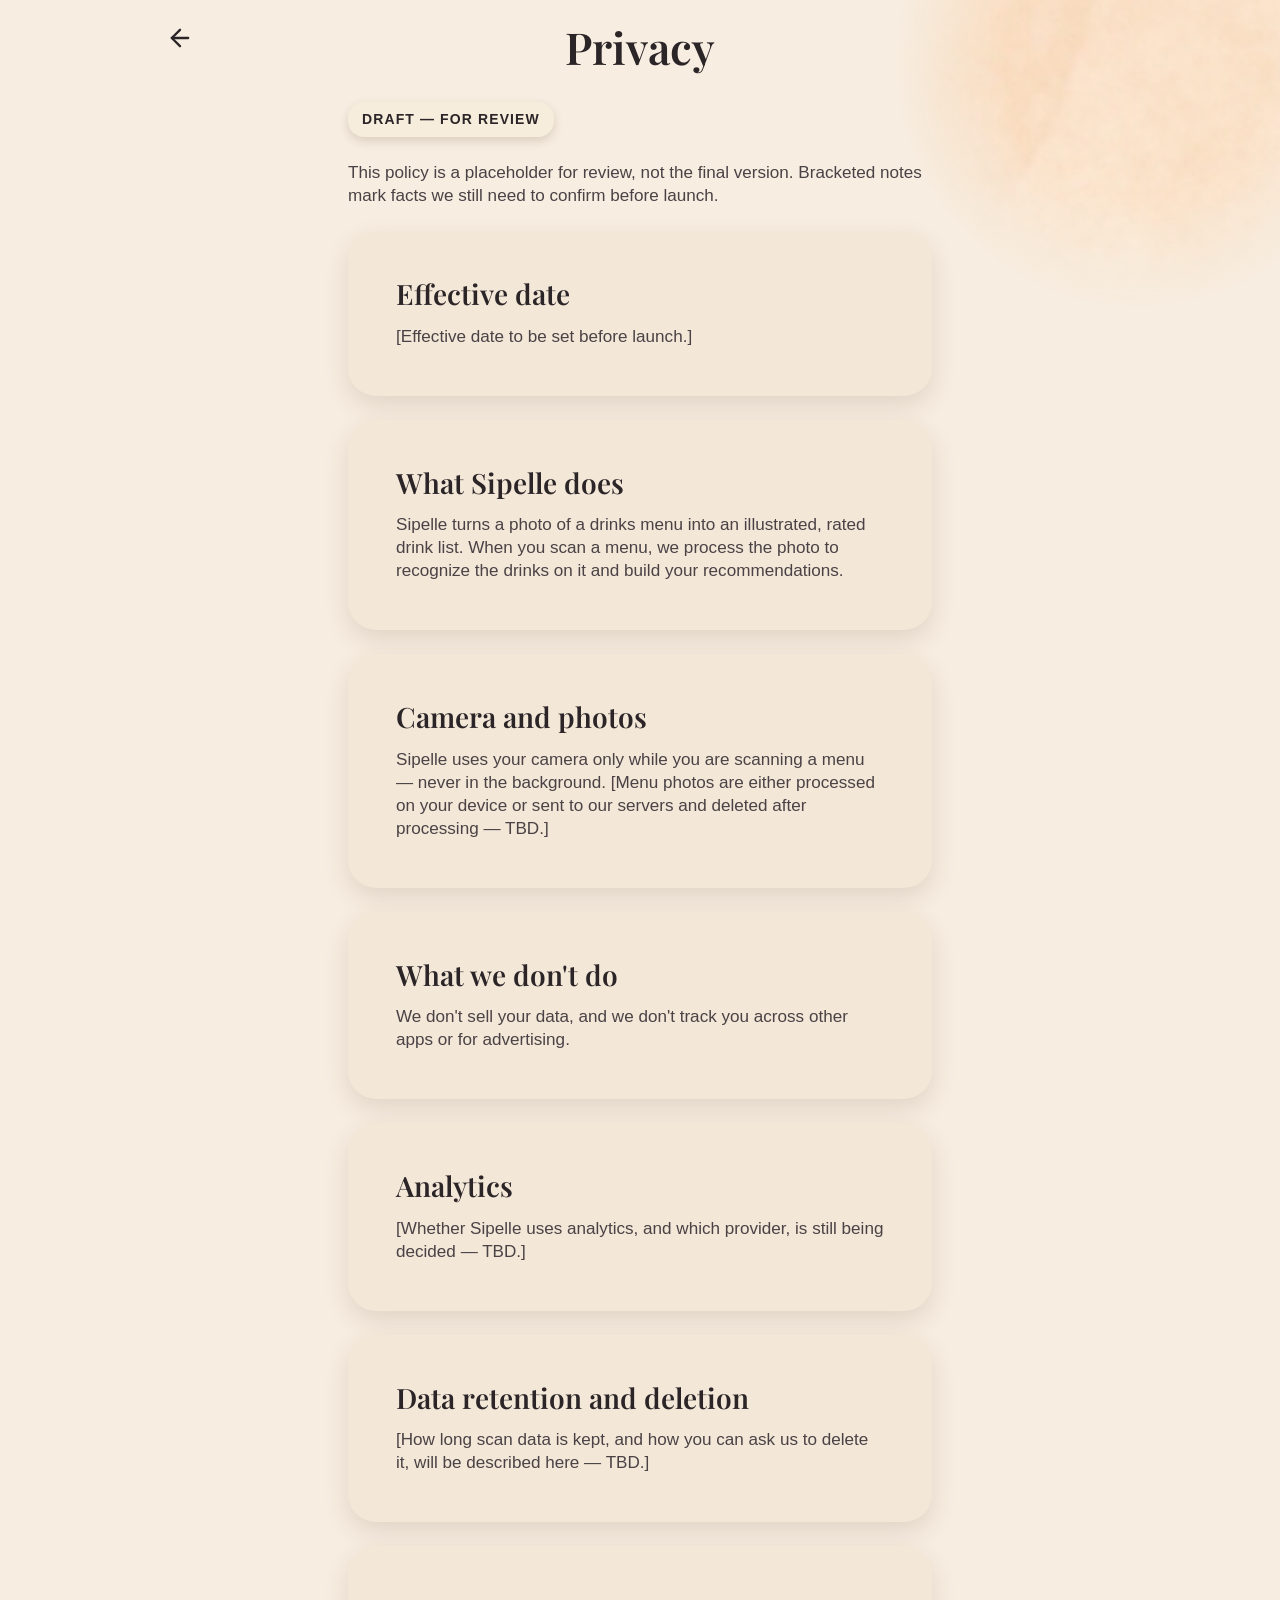
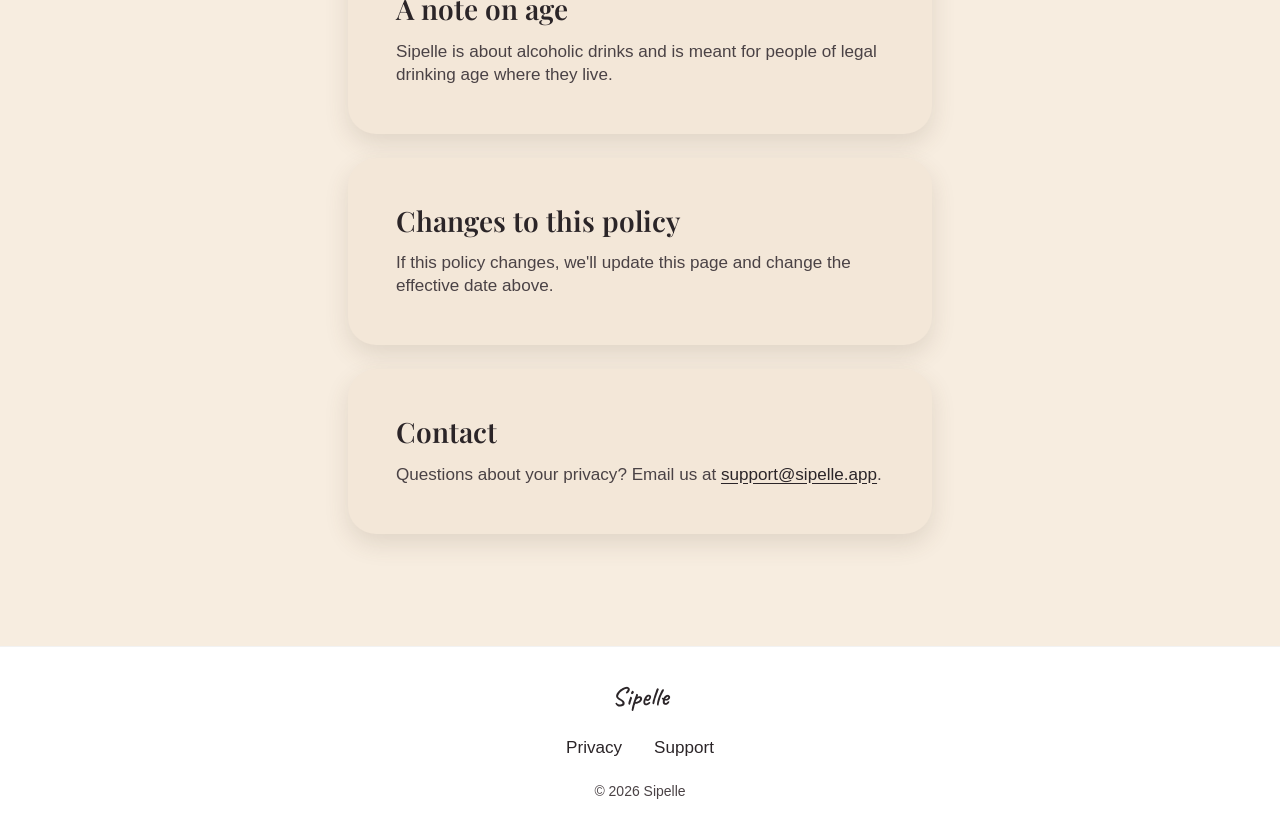
==== privacy.html @ 36bbdec9 "sipelle website" ====
<!DOCTYPE html>
<html lang="en">
<head>
  <meta charset="utf-8">
  <meta name="viewport" content="width=device-width, initial-scale=1">
  <title>Privacy — Sipelle</title>
  <meta name="description" content="How Sipelle handles menu photos, camera access, and your data — a draft privacy policy for the Sipelle drinks-menu app.">
  <meta name="theme-color" content="#FBE7E6"><!-- = --wash-splash; meta can't consume CSS vars -->

  <link rel="preconnect" href="https://fonts.googleapis.com">
  <link rel="preconnect" href="https://fonts.gstatic.com" crossorigin>
  <link rel="stylesheet" href="/design-system/styles.css">
  <link rel="stylesheet" href="/site.css">

  <link rel="icon" type="image/png" href="/favicon.png">
  <link rel="apple-touch-icon" href="/apple-touch-icon.png">
</head>
<body>

  <!-- Sub-page shell: clips the feathered wash-accent bleed (no h-scroll). Cream base comes from <body>. -->
  <div class="subpage">
    <div class="wash-accent wash-accent--results wash-accent--tr" aria-hidden="true"></div>
    <div class="content">

      <header class="page-header">
        <a class="back-link pressable" href="/" aria-label="Back to home">
          <svg viewBox="0 0 24 24" aria-hidden="true" focusable="false"><path d="m12 19-7-7 7-7"/><path d="M19 12H5"/></svg>
        </a>
        <h1>Privacy</h1>
      </header>

      <main class="prose">
        <p class="draft-note" role="note">Draft — for review</p>
        <p class="prose-lead">This policy is a placeholder for review, not the final version. Bracketed notes mark facts we still need to confirm before launch.</p>

        <article class="prose-card">
          <h2>Effective date</h2>
          <p>[Effective date to be set before launch.]</p>
        </article>

        <article class="prose-card">
          <h2>What Sipelle does</h2>
          <p>Sipelle turns a photo of a drinks menu into an illustrated, rated drink list. When you scan a menu, we process the photo to recognize the drinks on it and build your recommendations.</p>
        </article>

        <article class="prose-card">
          <h2>Camera and photos</h2>
          <p>Sipelle uses your camera only while you are scanning a menu — never in the background. [Menu photos are either processed on your device or sent to our servers and deleted after processing — TBD.]</p>
        </article>

        <article class="prose-card">
          <h2>What we don't do</h2>
          <p>We don't sell your data, and we don't track you across other apps or for advertising.</p>
        </article>

        <article class="prose-card">
          <h2>Analytics</h2>
          <p>[Whether Sipelle uses analytics, and which provider, is still being decided — TBD.]</p>
        </article>

        <article class="prose-card">
          <h2>Data retention and deletion</h2>
          <p>[How long scan data is kept, and how you can ask us to delete it, will be described here — TBD.]</p>
        </article>

        <article class="prose-card">
          <h2>A note on age</h2>
          <p>Sipelle is about alcoholic drinks and is meant for people of legal drinking age where they live.</p>
        </article>

        <article class="prose-card">
          <h2>Changes to this policy</h2>
          <p>If this policy changes, we'll update this page and change the effective date above.</p>
        </article>

        <article class="prose-card">
          <h2>Contact</h2>
          <p>Questions about your privacy? Email us at <a class="pressable" href="mailto:support@sipelle.app">support@sipelle.app</a>.</p>
        </article>
      </main>

    </div>
  </div>

  <footer class="site-footer">
    <span class="site-footer__brand">Sipelle</span>
    <nav aria-label="Footer">
      <a class="pressable" href="/privacy.html">Privacy</a>
      <a class="pressable" href="/support.html">Support</a>
    </nav>
    <p class="site-footer__copy">© 2026 Sipelle</p>
  </footer>

</body>
</html>
---- design-system/styles.css ----
@import "tokens/colors.css";
@import "tokens/typography.css";
@import "tokens/spacing.css";
@import "tokens/effects.css";
---- site.css ----
/* ===========================================================================
   Sipelle — site.css
   Site layer. WEB-NOTES §5 defers breakpoints + fluid type to the site — this
   file is their sanctioned home. Raw `--text-*` tokens are consumed ONLY inside
   the `:root` remap block below; markup uses `--fs-*` exclusively.

   Load order (per page): /design-system/styles.css  THEN  /site.css.
   All color / radius / shadow / spacing come from design-system tokens via
   var(). The only raw literals in this file are `#000` inside mask-image
   feathers and the one cited footer hairline `rgba(0,0,0,0.05)`.
   =========================================================================== */

/* ---------------------------------------------------------------------------
   Fluid type remap + site layout scale.
   The 768px @2x phone tokens are remapped to desktop with clamp(): min anchors
   ≈ @1x per-screen values (reference/README.md), max reached ~1200px, middle
   term uses rem + vw so browser zoom still scales type. Each formula is
   live-linked to its source --text-* token (the only place they may appear).
   --------------------------------------------------------------------------- */
:root {
  --fs-wordmark:   clamp(calc(var(--text-splash-wordmark) * 0.625), 0.82rem + 6.91vw, calc(var(--text-splash-wordmark) * 1.5));      /* 40 → 96 */
  --fs-title:      clamp(calc(var(--text-screen-title) * 0.68),     1.45rem + 1.75vw, var(--text-screen-title));                     /* 30 → 44 */
  --fs-title-sm:   clamp(calc(var(--text-drink-name) * 0.6875),     1.19rem + 0.74vw, calc(var(--text-drink-name) * 0.875));         /* 22 → 28 */
  --fs-hand-xl:    clamp(calc(var(--text-greeting) * 0.5),          1.53rem + 2.96vw, calc(var(--text-greeting) * 0.8333));          /* 36 → 60 */
  --fs-hand:       clamp(calc(var(--text-label) * 0.8333),          1.07rem + 0.74vw, calc(var(--text-label) * 1.0833));             /* 20 → 26 */
  --fs-drink-name: clamp(calc(var(--text-drink-name) * 0.65625),    1.16rem + 0.62vw, calc(var(--text-drink-name) * 0.8125));        /* 21 → 26 */
  --fs-price:      clamp(calc(var(--text-price) * 0.6154),          0.94rem + 0.25vw, calc(var(--text-price) * 0.6923));             /* 16 → 18 */
  --fs-body:       clamp(calc(var(--text-body-size) * 0.82),        0.93rem + 0.19vw, calc(var(--text-body-size) * 0.9));            /* 15.6 → 17.1 (min raised above app 13.5 @1x for web legibility) */
  --fs-small:      clamp(calc(var(--text-body-size) * 0.6842),      0.78rem + 0.12vw, calc(var(--text-body-size) * 0.7368));         /* 13 → 14 */
  --fs-stars:      clamp(16px, 0.88rem + 0.49vw, 20px);                                                                             /* 16 → 20 — no type token; reference/README.md fixes @1x stars at 16px */

  /* Site-layer layout values (new; sanctioned by WEB-NOTES §5). */
  --content-max: 1060px;
  --prose-max: 680px;
  --page-pad: clamp(var(--screen-gutter), 4vw, 48px);
  --section-pad-y: clamp(var(--space-7), 9vw, 112px);
}

/* ---------------------------------------------------------------------------
   Base
   --------------------------------------------------------------------------- */
*, *::before, *::after { box-sizing: border-box; }

html { -webkit-text-size-adjust: 100%; background: var(--wash-cream); }

body {
  margin: 0;
  font-family: var(--font-body);
  font-size: var(--fs-body);
  line-height: var(--leading-body);
  color: var(--ink);
  background: var(--wash-cream);   /* app base (--bg-app); landing sections paint over it, subpages sit on it */
  -webkit-font-smoothing: antialiased;
  text-rendering: optimizeLegibility;
}

img { max-width: 100%; height: auto; display: block; }

a { color: inherit; text-decoration: none; }

h1, h2, h3, p, ol, ul, figure, blockquote { margin: 0; }

:focus-visible { outline: 2px solid var(--ink); outline-offset: 3px; }

.sr-only {
  position: absolute; width: 1px; height: 1px;
  padding: 0; margin: -1px; overflow: hidden;
  clip: rect(0, 0, 0, 0); white-space: nowrap; border: 0;
}

/* ---------------------------------------------------------------------------
   Section shells + decorative accents
   Backgrounds are flat token washes; wash-PNG swatches and corner flourishes
   are absolutely-positioned accents feathered with mask-image (the only place
   a gradient may appear). Content sits above on z-index 1.
   --------------------------------------------------------------------------- */
.section {
  position: relative;
  overflow: hidden;
  padding: var(--section-pad-y) var(--page-pad);
}
.section--splash { background: var(--wash-splash); }
.section--cream  { background: var(--wash-cream); }
.section--mint   { background: var(--wash-mint); }

.content {
  position: relative;
  z-index: 1;
  max-width: var(--content-max);
  margin-inline: auto;
}

/* Painted wash swatches, feathered to a soft blob so no rectangle edge shows. */
.wash-accent {
  position: absolute;
  z-index: 0;
  pointer-events: none;
  width: clamp(280px, 38vw, 540px);
  aspect-ratio: 1;
  background-position: center;
  background-size: cover;
  background-repeat: no-repeat;
  -webkit-mask-image: radial-gradient(closest-side, #000 55%, transparent 100%);
          mask-image: radial-gradient(closest-side, #000 55%, transparent 100%);
}
.wash-accent--home    { background-image: url("/design-system/assets/bg-home-wash.png"); }
.wash-accent--results { background-image: url("/design-system/assets/bg-results-wash.png"); }
.wash-accent--tl { top: -8%;  left: -8%; }
.wash-accent--tr { top: -8%;  right: -8%; }
.wash-accent--bl { bottom: -8%; left: -8%; }
.wash-accent--br { bottom: -8%; right: -8%; }

/* Splash corner flourishes. Corner-anchored mask feather keeps the painted
   streak solid at the outer corner and dissolves the pale inner edge into the
   wash — robust against any tiny PNG/wash colour drift. */
.flourish {
  position: absolute;
  z-index: 0;
  pointer-events: none;
  width: clamp(180px, 24vw, 340px);
  height: auto;
}
.flourish--tl {
  top: 0; left: 0;
  -webkit-mask-image: radial-gradient(140% 140% at 0% 0%, #000 52%, transparent 100%);
          mask-image: radial-gradient(140% 140% at 0% 0%, #000 52%, transparent 100%);
}
.flourish--br {
  bottom: 0; right: 0;
  -webkit-mask-image: radial-gradient(140% 140% at 100% 100%, #000 52%, transparent 100%);
          mask-image: radial-gradient(140% 140% at 100% 100%, #000 52%, transparent 100%);
}
.flourish--sm { width: clamp(140px, 18vw, 260px); }

/* Desktop-only floating cocktail (mint section). hero-cocktail.png carries a
   mint/powder wash slice that tone-matches --wash-mint; the mask feather hides
   its left-edge crop artifacts and the rectangle. */
.float-cocktail {
  display: none;
  position: absolute;
  z-index: 0;
  pointer-events: none;
  top: 50%;
  right: -3%;
  transform: translateY(-50%);
  width: clamp(300px, 32vw, 460px);
  height: auto;
  /* Glass emerges from the right (which bleeds off-screen); the left third of
     hero-cocktail.png — its powder wash slice + white crop artifacts — is faded
     out entirely, and the top/bottom soften into --wash-mint. */
  -webkit-mask-image:
    linear-gradient(to right, transparent 0, #000 48%, #000 100%),
    linear-gradient(to bottom, transparent 0, #000 12%, #000 88%, transparent 100%);
  -webkit-mask-composite: source-in;
          mask-image:
    linear-gradient(to right, transparent 0, #000 48%, #000 100%),
    linear-gradient(to bottom, transparent 0, #000 12%, #000 88%, transparent 100%);
          mask-composite: intersect;
}

/* ---------------------------------------------------------------------------
   Type helpers + section headings
   --------------------------------------------------------------------------- */
.wordmark {
  font-family: var(--font-serif);
  font-weight: 600;
  font-size: var(--fs-wordmark);
  line-height: 1;
  text-transform: lowercase;
  letter-spacing: -0.005em;
  color: var(--ink);
  text-wrap: balance;
}

.hand {
  font-family: var(--font-hand);
  font-weight: 600;
  font-size: var(--fs-hand);
  line-height: 1.15;
  color: var(--ink);
}
.hand-xl { font-size: var(--fs-hand-xl); line-height: 1.05; }

.section-head {
  display: flex;
  flex-direction: column;
  align-items: center;
  gap: var(--space-3);
  max-width: 44ch;
  margin: 0 auto var(--space-7);
  text-align: center;
}
.section-title {
  font-family: var(--font-serif);
  font-weight: 600;
  font-size: var(--fs-title);
  line-height: var(--leading-tight);
  color: var(--ink);
  text-wrap: balance;
}
.section-intro {
  font-size: var(--fs-body);
  line-height: var(--leading-body);
  color: var(--text-body);
  max-width: 46ch;
}

/* ---------------------------------------------------------------------------
   Hero
   --------------------------------------------------------------------------- */
.hero .content {
  display: flex;
  flex-direction: column;
  align-items: center;
  text-align: center;
  gap: var(--space-4);
}
.hero__glass {
  width: clamp(190px, 22vw, 280px);
  /* splash-spritz-glass.png ships a flat #FEEEEE slice ≠ --wash-splash (#FBE7E6);
     feather the edges so no rectangle shows. Horizontal fade is wide (glass is
     centred with margin); vertical fade is slim so the garnish/base stay intact. */
  -webkit-mask-image:
    linear-gradient(to right, transparent 0, #000 13%, #000 87%, transparent 100%),
    linear-gradient(to bottom, transparent 0, #000 6%, #000 94%, transparent 100%);
  -webkit-mask-composite: source-in;
          mask-image:
    linear-gradient(to right, transparent 0, #000 13%, #000 87%, transparent 100%),
    linear-gradient(to bottom, transparent 0, #000 6%, #000 94%, transparent 100%);
          mask-composite: intersect;
}
.hero__pitch {
  max-width: 52ch;
  font-size: var(--fs-body);
  line-height: var(--leading-body);
  color: var(--text-body);
}

/* ---------------------------------------------------------------------------
   Pills (PricePill language) — non-interactive spans, no cursor / no press.
   --------------------------------------------------------------------------- */
.pill {
  display: inline-block;
  background: var(--surface-pill);
  box-shadow: var(--shadow-pill);
  border-radius: var(--radius-pill);
  padding: 8px 14px;                 /* cited: spec-sheet.html PricePill */
  font-family: var(--font-body);
  font-weight: 700;
  font-size: var(--fs-price);
  line-height: 1.1;
  color: var(--ink);
  white-space: nowrap;
}
.pill-row {
  display: flex;
  flex-wrap: wrap;
  align-items: center;
  justify-content: center;
  gap: var(--space-3);
  margin-top: var(--space-2);
}
.pill-row .hand { margin-right: var(--space-1); }

/* ---------------------------------------------------------------------------
   Tiles (white mats)
   --------------------------------------------------------------------------- */
.tile {
  background: var(--surface-tile);
  border-radius: var(--radius-tile);
  box-shadow: var(--shadow-tile);
}
.tile--round {
  border-radius: var(--radius-full);
  width: clamp(160px, 22vw, 210px);
  aspect-ratio: 1;
  display: grid;
  place-items: center;
  padding: var(--space-4);
}
.tile--round img { width: 82%; height: 82%; object-fit: contain; }

/* ---------------------------------------------------------------------------
   Steps ("How it works") — <ol>, 1 col → 3 col at 720px
   --------------------------------------------------------------------------- */
.steps {
  list-style: none;
  padding: 0;
  display: grid;
  grid-template-columns: 1fr;
  gap: var(--space-7);
  max-width: 880px;
  margin-inline: auto;
}
.step {
  display: flex;
  flex-direction: column;
  align-items: center;
  text-align: center;
  gap: var(--space-3);
}
.step h3 {
  font-family: var(--font-hand);
  font-weight: 600;
  font-size: var(--fs-title-sm);
  line-height: 1.1;
  color: var(--ink);
}
.step p {
  font-size: var(--fs-body);
  line-height: var(--leading-body);
  color: var(--text-body);
  max-width: 26ch;
}

/* ---------------------------------------------------------------------------
   Category chips — flex-basis forces exactly 3 per row → 5 items break 3 + 2
   like the real home screen. Painted PNG chips + CSS circle chips share sizing.
   --------------------------------------------------------------------------- */
.chip-row {
  --chip-gap: clamp(12px, 2vw, 22px);
  list-style: none;
  padding: 0;
  margin: 0 auto;
  max-width: 500px;
  display: flex;
  flex-wrap: wrap;
  justify-content: center;
  gap: var(--space-6) var(--chip-gap);
}
.chip {
  flex: 0 0 calc((100% - 2 * var(--chip-gap)) / 3);
  display: flex;
  flex-direction: column;
  align-items: center;
  gap: var(--space-3);
  text-align: center;
}
.chip__art {
  width: 100%;
  aspect-ratio: 1;
  border-radius: var(--radius-full);
  box-shadow: 0 0 0 6px var(--surface-tile), var(--shadow-tile);
}
img.chip__art { object-fit: cover; }
.chip--css .chip__art {
  display: grid;
  place-items: center;
}
.chip--cocktails .chip__art { background: var(--wash-powder); }
.chip--wine .chip__art { background: var(--wash-blush); }
.chip__art svg {
  width: 44%;
  height: 44%;
  fill: none;
  stroke: var(--ink);
  stroke-width: 2;
  stroke-linecap: round;
  stroke-linejoin: round;
}
.chip__label {
  font-family: var(--font-hand);
  font-weight: 600;
  font-size: var(--fs-hand);
  line-height: 1.1;
  color: var(--ink);
}

/* ---------------------------------------------------------------------------
   Stars — glyph technique ported from StarRating.jsx. Half = ☆ base with a
   50%-clipped ★ overlay. Wrapper is role="img"; glyphs are aria-hidden.
   --------------------------------------------------------------------------- */
.stars {
  display: inline-flex;
  gap: 3px;                          /* cited: StarRating letter spacing */
  font-size: var(--fs-stars);
  line-height: 1;
  color: var(--ink);
}
.star-half { position: relative; display: inline-block; }
.star-half__fill {
  position: absolute;
  inset: 0;
  width: 50%;
  overflow: hidden;
}

/* ---------------------------------------------------------------------------
   Drink cards — exact spec-sheet.html pattern. Static (no press).
   --------------------------------------------------------------------------- */
.cards {
  list-style: none;
  padding: 0;
  display: flex;
  flex-direction: column;
  gap: var(--card-gap);
}
.drink-card {
  display: flex;
  gap: var(--space-4);
  align-items: flex-start;
  background: var(--surface-card);
  box-shadow: var(--shadow-card);
  border-radius: var(--radius-card);
  padding: var(--card-padding);
}
.drink-card__thumb {
  flex-shrink: 0;
  width: clamp(104px, 12vw, 126px);  /* cited: reference thumbnail 104 → spec-sheet 126 */
  aspect-ratio: 120 / 126;
  object-fit: cover;
  background: var(--surface-tile);
  border-radius: var(--radius-tile);
  box-shadow: var(--shadow-tile);
}
.drink-card__body {
  flex: 1;
  display: flex;
  flex-direction: column;
  gap: 6px;
  padding-top: 4px;
  min-width: 0;
}
.drink-card__head {
  display: flex;
  align-items: flex-start;
  gap: var(--space-3);
}
.drink-card__name {
  flex: 1;
  font-family: var(--font-serif);
  font-weight: 600;
  font-size: var(--fs-drink-name);
  line-height: var(--leading-tight);
  color: var(--ink);
}
.drink-card__desc {
  font-size: var(--fs-body);
  line-height: var(--leading-body);
  color: var(--text-body);
}

/* ---------------------------------------------------------------------------
   Phone frame — screenshot on a white mat with card radius. No fake bezel.
   --------------------------------------------------------------------------- */
.phone {
  display: flex;
  justify-content: center;
}
.phone img {
  width: clamp(240px, 70vw, 330px);
  border-radius: var(--radius-card);
  box-shadow: 0 0 0 clamp(8px, 1.2vw, 12px) var(--surface-tile), var(--shadow-card);
}

/* ---------------------------------------------------------------------------
   Duo layout (sections 4 + 5)
   --------------------------------------------------------------------------- */
.duo {
  display: grid;
  grid-template-columns: 1fr;
  gap: var(--space-7);
  align-items: center;
}
.coming-text {
  display: flex;
  flex-direction: column;
  align-items: center;
  text-align: center;
  gap: var(--space-4);
}

/* ---------------------------------------------------------------------------
   Press state — real links only.
   --------------------------------------------------------------------------- */
.pressable { transition: transform var(--duration-press) var(--ease-soft); }
.pressable:active { transform: scale(var(--press-scale)); }

/* ---------------------------------------------------------------------------
   Footer (contentinfo) — the one sanctioned hairline in the whole site.
   --------------------------------------------------------------------------- */
.site-footer {
  background: var(--surface-tile);
  border-top: 1px solid rgba(0, 0, 0, 0.05);   /* cited: reference/README.md tab-bar top border */
  min-height: var(--tabbar-height);
  padding: var(--space-6) var(--page-pad);
  display: flex;
  flex-direction: column;
  align-items: center;
  gap: var(--space-3);
  text-align: center;
}
.site-footer__brand {
  font-family: var(--font-hand);
  font-weight: 600;
  font-size: var(--fs-hand);
  color: var(--ink);
}
.site-footer nav {
  display: flex;
  gap: var(--space-4);
}
.site-footer a {
  display: inline-flex;
  align-items: center;
  min-height: var(--tap-min);
  padding: 0 var(--space-2);
  font-size: var(--fs-body);
  color: var(--ink);
}
.site-footer__copy {
  font-size: var(--fs-small);
  color: var(--text-body);
}

/* ---------------------------------------------------------------------------
   Sub-page chrome (privacy / support) — ScreenHeader mirror + prose
   --------------------------------------------------------------------------- */
/* Page wrapper: positioned + clips the .wash-accent bleed (the role .section
   plays on the landing; sub-pages have no .section). */
.subpage { position: relative; overflow: hidden; }

.page-header {
  position: relative;
  padding: var(--space-5) var(--page-pad) var(--space-6);
  text-align: center;
}
.page-header h1 {
  font-family: var(--font-serif);
  font-weight: 600;
  font-size: var(--fs-title);
  line-height: var(--leading-tight);
  color: var(--ink);
}
.back-link {
  position: absolute;
  left: var(--page-pad);
  top: var(--space-4);
  width: var(--tap-min);
  height: var(--tap-min);
  display: inline-flex;
  align-items: center;
  justify-content: center;
}
.back-link svg {
  width: 28px;
  height: 28px;
  fill: none;
  stroke: var(--ink);
  stroke-width: 2;
  stroke-linecap: round;
  stroke-linejoin: round;
}

.prose {
  max-width: var(--prose-max);
  margin: 0 auto;
  padding: 0 var(--page-pad) var(--section-pad-y);
  display: flex;
  flex-direction: column;
  gap: var(--space-5);
}
.prose-card {
  background: var(--surface-card);
  border-radius: var(--radius-card);
  box-shadow: var(--shadow-card);
  padding: clamp(var(--space-5), 4vw, var(--space-7));
  display: flex;
  flex-direction: column;
  gap: var(--space-4);
}
.prose-card h2 {
  font-family: var(--font-serif);
  font-weight: 600;
  font-size: var(--fs-title-sm);
  line-height: var(--leading-tight);
  color: var(--ink);
}
.prose-card p, .prose-card li {
  font-size: var(--fs-body);
  line-height: var(--leading-body);
  color: var(--text-body);
}
.prose-card a { color: var(--ink); text-decoration: underline; text-underline-offset: 3px; }
.prose-card ul { margin: 0; padding-left: 1.2em; display: flex; flex-direction: column; gap: var(--space-2); }
.prose-lead {
  font-size: var(--fs-body);
  line-height: var(--leading-body);
  color: var(--text-body);
}

.draft-note {
  display: inline-flex;
  align-self: flex-start;
  align-items: center;
  gap: var(--space-2);
  background: var(--surface-pill);
  box-shadow: var(--shadow-pill);
  border-radius: var(--radius-pill);
  padding: 8px 14px;
  font-weight: 700;
  font-size: var(--fs-small);
  letter-spacing: 0.08em;
  text-transform: uppercase;
  color: var(--ink);
}

/* ---------------------------------------------------------------------------
   Entrance — fade + 14px rise. Hero only; staggered 0 / 90 / … / 360ms.
   --------------------------------------------------------------------------- */
@keyframes rise {
  from { opacity: 0; transform: translateY(14px); }
  to   { opacity: 1; transform: none; }
}
[data-rise] { animation: rise 480ms var(--ease-soft) both; }
[data-rise="1"] { animation-delay: 90ms; }
[data-rise="2"] { animation-delay: 180ms; }
[data-rise="3"] { animation-delay: 270ms; }
[data-rise="4"] { animation-delay: 360ms; }

/* ---------------------------------------------------------------------------
   Responsive — single breakpoint (WEB-NOTES §5)
   --------------------------------------------------------------------------- */
@media (min-width: 720px) {
  .steps { grid-template-columns: repeat(3, 1fr); }
  .duo {
    grid-template-columns: minmax(260px, 340px) 1fr;
    gap: clamp(var(--space-6), 5vw, 72px);
  }
  .float-cocktail { display: block; }
}

/* ---------------------------------------------------------------------------
   Reduced motion — kills entrance + press everywhere.
   --------------------------------------------------------------------------- */
@media (prefers-reduced-motion: reduce) {
  [data-rise] { animation: none; }
  .pressable { transition: none; }
  .pressable:active { transform: none; }
}
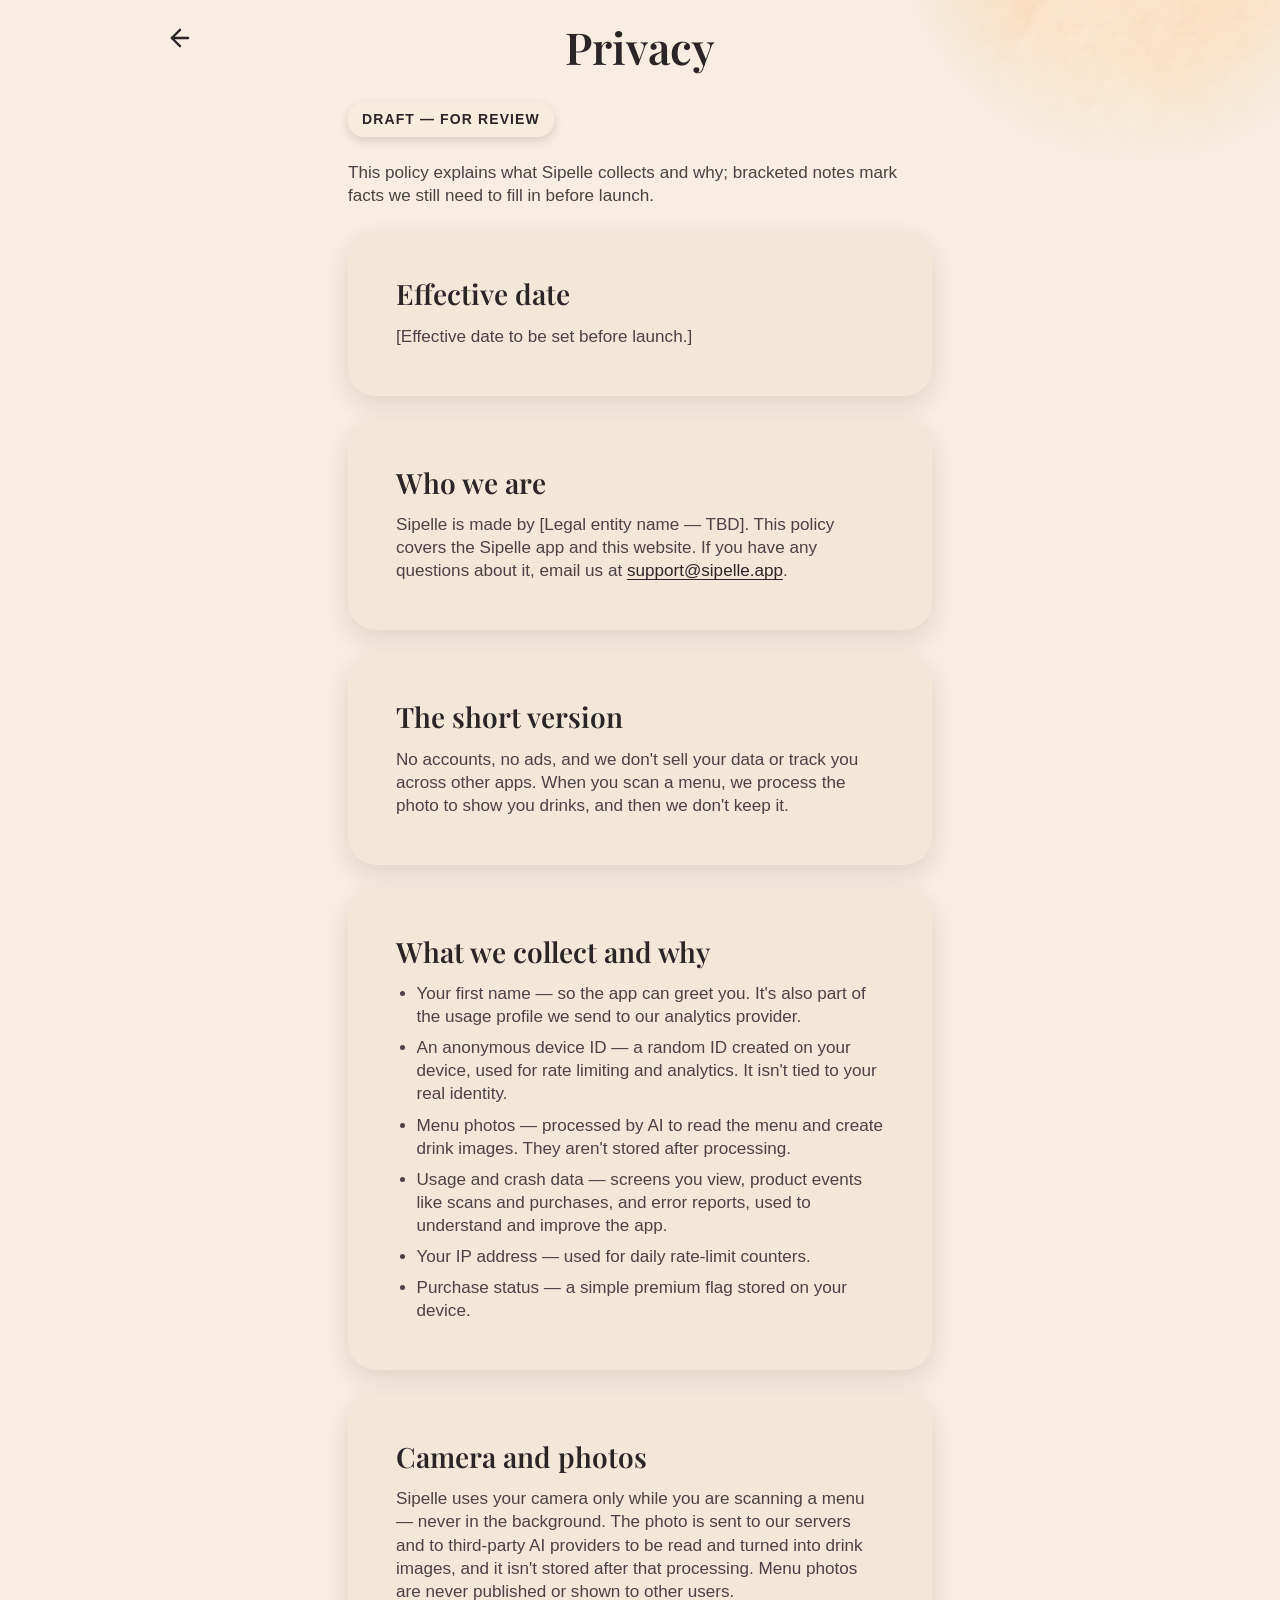
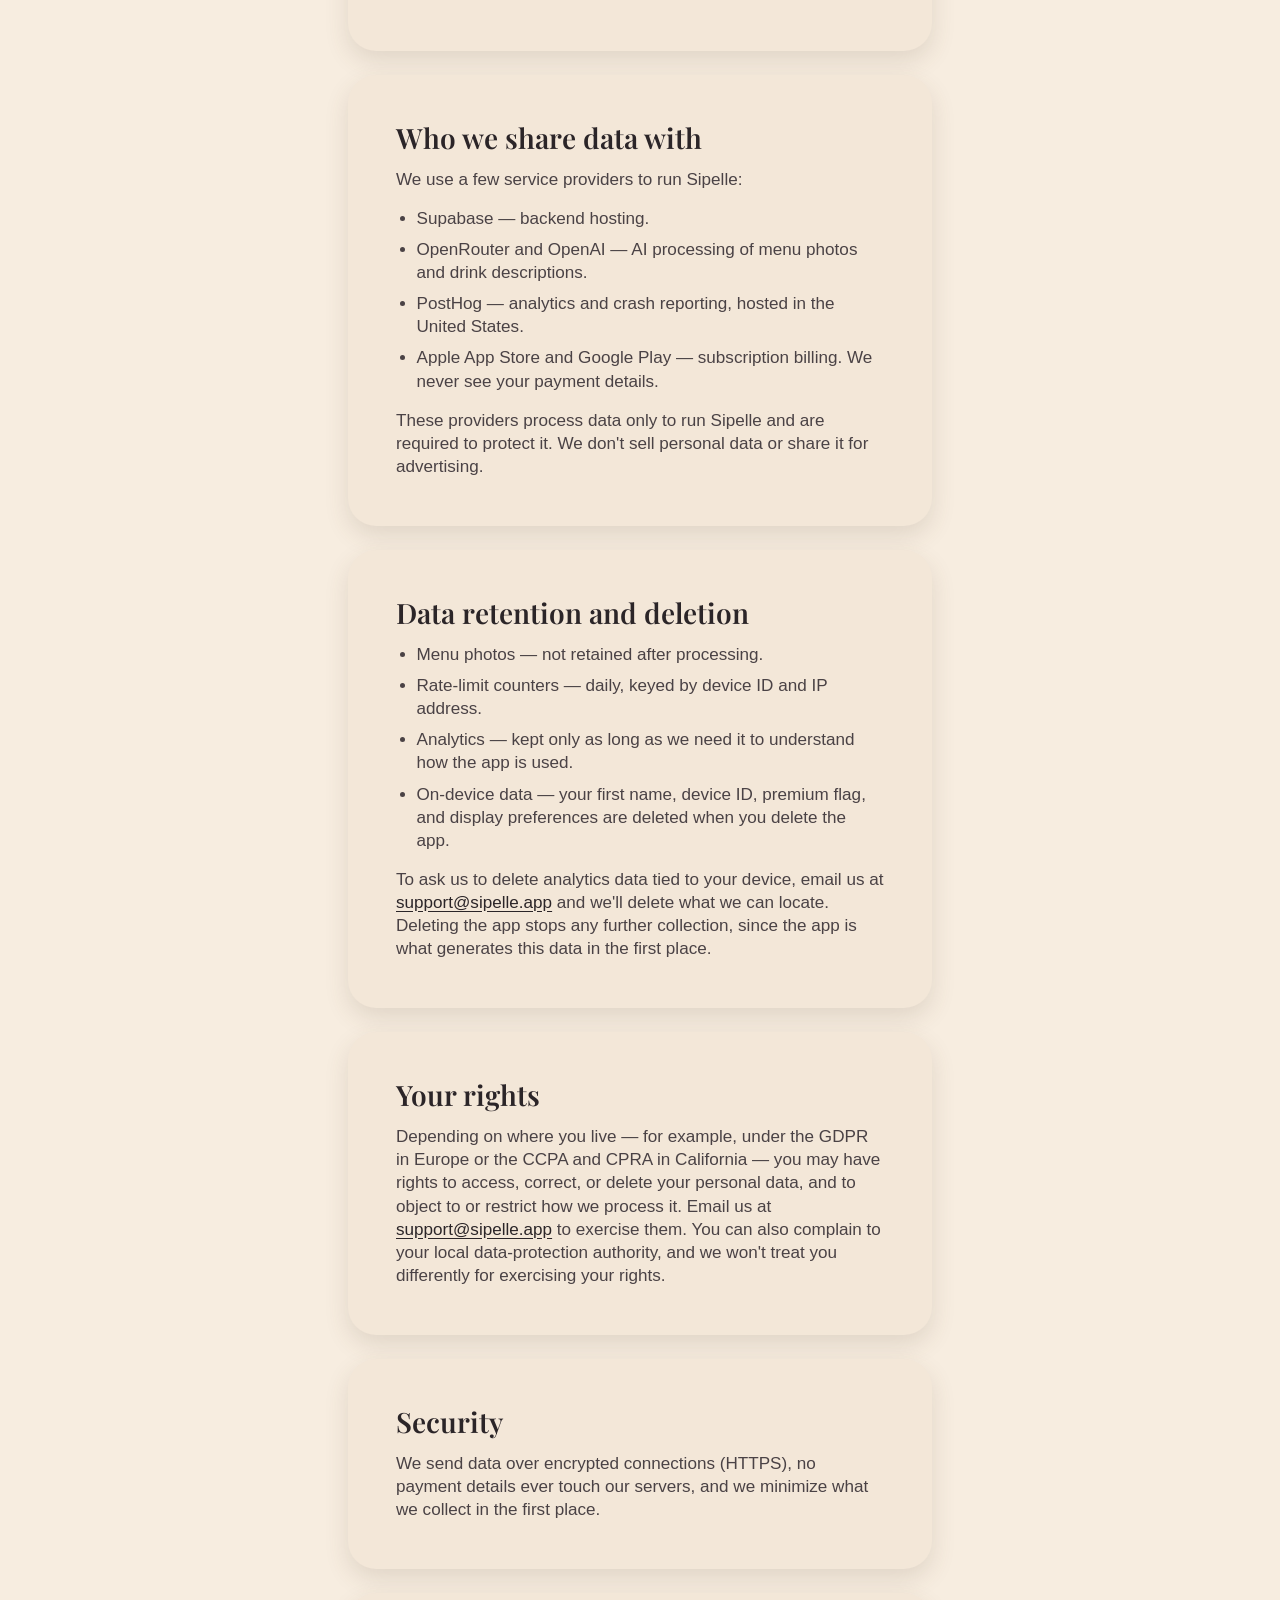
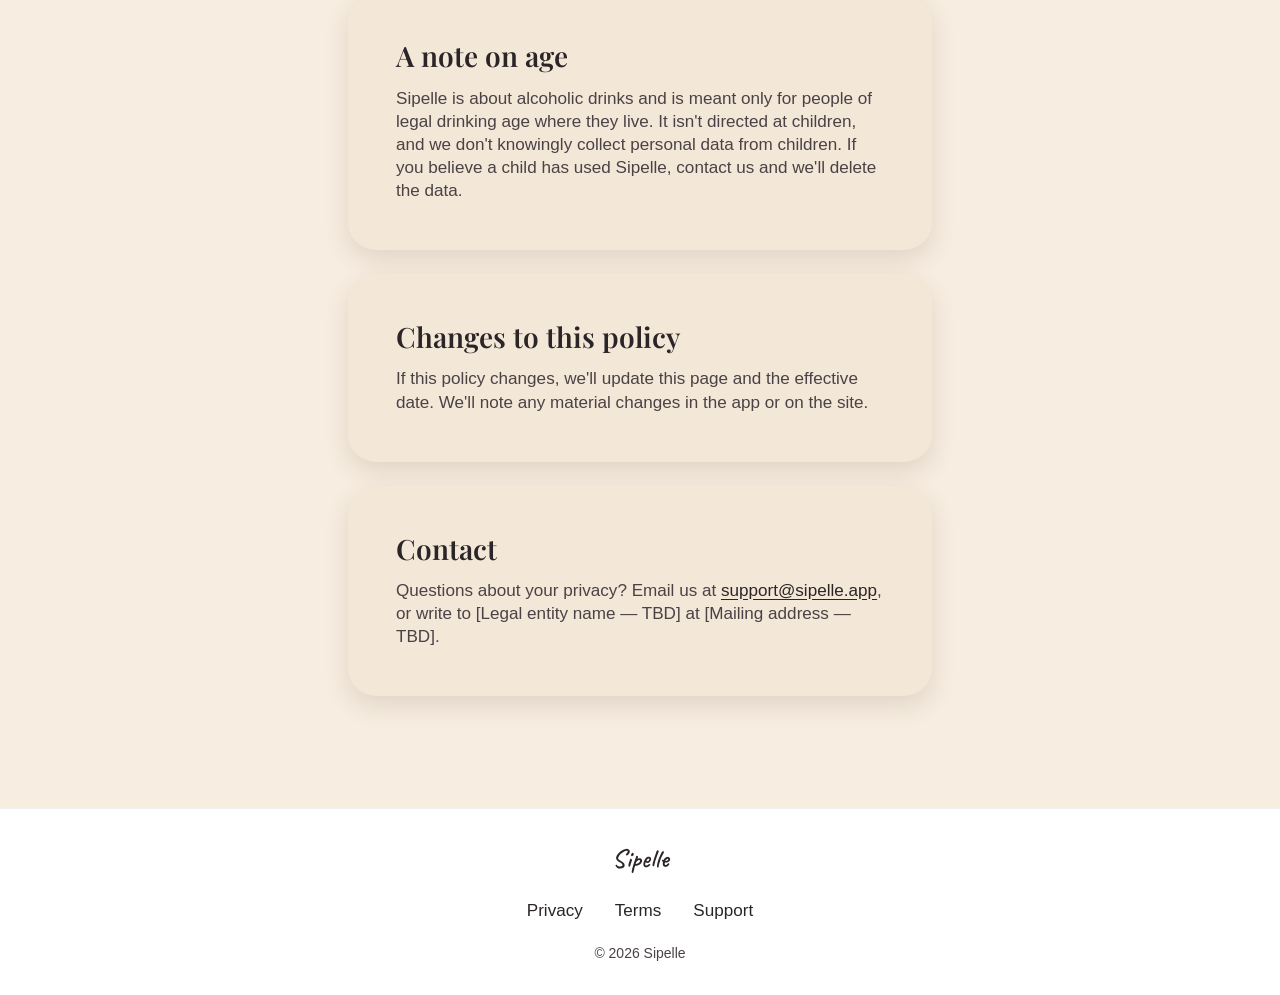
==== commit 8f2b4f1b: "privacy and terms update" ====
--- a/privacy.html
+++ b/privacy.html
@@ -4,7 +4,7 @@
   <meta charset="utf-8">
   <meta name="viewport" content="width=device-width, initial-scale=1">
   <title>Privacy — Sipelle</title>
-  <meta name="description" content="How Sipelle handles menu photos, camera access, and your data — a draft privacy policy for the Sipelle drinks-menu app.">
+  <meta name="description" content="What Sipelle collects and why — menu photos, camera access, analytics, and your rights. The privacy policy for the Sipelle drinks-menu app.">
   <meta name="theme-color" content="#FBE7E6"><!-- = --wash-splash; meta can't consume CSS vars -->
 
   <link rel="preconnect" href="https://fonts.googleapis.com">
@@ -31,7 +31,7 @@
 
       <main class="prose">
         <p class="draft-note" role="note">Draft — for review</p>
-        <p class="prose-lead">This policy is a placeholder for review, not the final version. Bracketed notes mark facts we still need to confirm before launch.</p>
+        <p class="prose-lead">This policy explains what Sipelle collects and why; bracketed notes mark facts we still need to fill in before launch.</p>
 
         <article class="prose-card">
           <h2>Effective date</h2>
@@ -39,43 +39,78 @@
         </article>
 
         <article class="prose-card">
-          <h2>What Sipelle does</h2>
-          <p>Sipelle turns a photo of a drinks menu into an illustrated, rated drink list. When you scan a menu, we process the photo to recognize the drinks on it and build your recommendations.</p>
+          <h2>Who we are</h2>
+          <p>Sipelle is made by [Legal entity name — TBD]. This policy covers the Sipelle app and this website. If you have any questions about it, email us at <a class="pressable" href="mailto:support@sipelle.app">support@sipelle.app</a>.</p>
+        </article>
+
+        <article class="prose-card">
+          <h2>The short version</h2>
+          <p>No accounts, no ads, and we don't sell your data or track you across other apps. When you scan a menu, we process the photo to show you drinks, and then we don't keep it.</p>
+        </article>
+
+        <article class="prose-card">
+          <h2>What we collect and why</h2>
+          <ul>
+            <li>Your first name — so the app can greet you. It's also part of the usage profile we send to our analytics provider.</li>
+            <li>An anonymous device ID — a random ID created on your device, used for rate limiting and analytics. It isn't tied to your real identity.</li>
+            <li>Menu photos — processed by AI to read the menu and create drink images. They aren't stored after processing.</li>
+            <li>Usage and crash data — screens you view, product events like scans and purchases, and error reports, used to understand and improve the app.</li>
+            <li>Your IP address — used for daily rate-limit counters.</li>
+            <li>Purchase status — a simple premium flag stored on your device.</li>
+          </ul>
         </article>
 
         <article class="prose-card">
           <h2>Camera and photos</h2>
-          <p>Sipelle uses your camera only while you are scanning a menu — never in the background. [Menu photos are either processed on your device or sent to our servers and deleted after processing — TBD.]</p>
+          <p>Sipelle uses your camera only while you are scanning a menu — never in the background. The photo is sent to our servers and to third-party AI providers to be read and turned into drink images, and it isn't stored after that processing. Menu photos are never published or shown to other users.</p>
         </article>
 
         <article class="prose-card">
-          <h2>What we don't do</h2>
-          <p>We don't sell your data, and we don't track you across other apps or for advertising.</p>
-        </article>
-
-        <article class="prose-card">
-          <h2>Analytics</h2>
-          <p>[Whether Sipelle uses analytics, and which provider, is still being decided — TBD.]</p>
+          <h2>Who we share data with</h2>
+          <p>We use a few service providers to run Sipelle:</p>
+          <ul>
+            <li>Supabase — backend hosting.</li>
+            <li>OpenRouter and OpenAI — AI processing of menu photos and drink descriptions.</li>
+            <li>PostHog — analytics and crash reporting, hosted in the United States.</li>
+            <li>Apple App Store and Google Play — subscription billing. We never see your payment details.</li>
+          </ul>
+          <p>These providers process data only to run Sipelle and are required to protect it. We don't sell personal data or share it for advertising.</p>
         </article>
 
         <article class="prose-card">
           <h2>Data retention and deletion</h2>
-          <p>[How long scan data is kept, and how you can ask us to delete it, will be described here — TBD.]</p>
+          <ul>
+            <li>Menu photos — not retained after processing.</li>
+            <li>Rate-limit counters — daily, keyed by device ID and IP address.</li>
+            <li>Analytics — kept only as long as we need it to understand how the app is used.</li>
+            <li>On-device data — your first name, device ID, premium flag, and display preferences are deleted when you delete the app.</li>
+          </ul>
+          <p>To ask us to delete analytics data tied to your device, email us at <a class="pressable" href="mailto:support@sipelle.app">support@sipelle.app</a> and we'll delete what we can locate. Deleting the app stops any further collection, since the app is what generates this data in the first place.</p>
+        </article>
+
+        <article class="prose-card">
+          <h2>Your rights</h2>
+          <p>Depending on where you live — for example, under the GDPR in Europe or the CCPA and CPRA in California — you may have rights to access, correct, or delete your personal data, and to object to or restrict how we process it. Email us at <a class="pressable" href="mailto:support@sipelle.app">support@sipelle.app</a> to exercise them. You can also complain to your local data-protection authority, and we won't treat you differently for exercising your rights.</p>
+        </article>
+
+        <article class="prose-card">
+          <h2>Security</h2>
+          <p>We send data over encrypted connections (HTTPS), no payment details ever touch our servers, and we minimize what we collect in the first place.</p>
         </article>
 
         <article class="prose-card">
           <h2>A note on age</h2>
-          <p>Sipelle is about alcoholic drinks and is meant for people of legal drinking age where they live.</p>
+          <p>Sipelle is about alcoholic drinks and is meant only for people of legal drinking age where they live. It isn't directed at children, and we don't knowingly collect personal data from children. If you believe a child has used Sipelle, contact us and we'll delete the data.</p>
         </article>
 
         <article class="prose-card">
           <h2>Changes to this policy</h2>
-          <p>If this policy changes, we'll update this page and change the effective date above.</p>
+          <p>If this policy changes, we'll update this page and the effective date. We'll note any material changes in the app or on the site.</p>
         </article>
 
         <article class="prose-card">
           <h2>Contact</h2>
-          <p>Questions about your privacy? Email us at <a class="pressable" href="mailto:support@sipelle.app">support@sipelle.app</a>.</p>
+          <p>Questions about your privacy? Email us at <a class="pressable" href="mailto:support@sipelle.app">support@sipelle.app</a>, or write to [Legal entity name — TBD] at [Mailing address — TBD].</p>
         </article>
       </main>
 
@@ -86,6 +121,7 @@
     <span class="site-footer__brand">Sipelle</span>
     <nav aria-label="Footer">
       <a class="pressable" href="/privacy.html">Privacy</a>
+      <a class="pressable" href="/terms.html">Terms</a>
       <a class="pressable" href="/support.html">Support</a>
     </nav>
     <p class="site-footer__copy">© 2026 Sipelle</p>
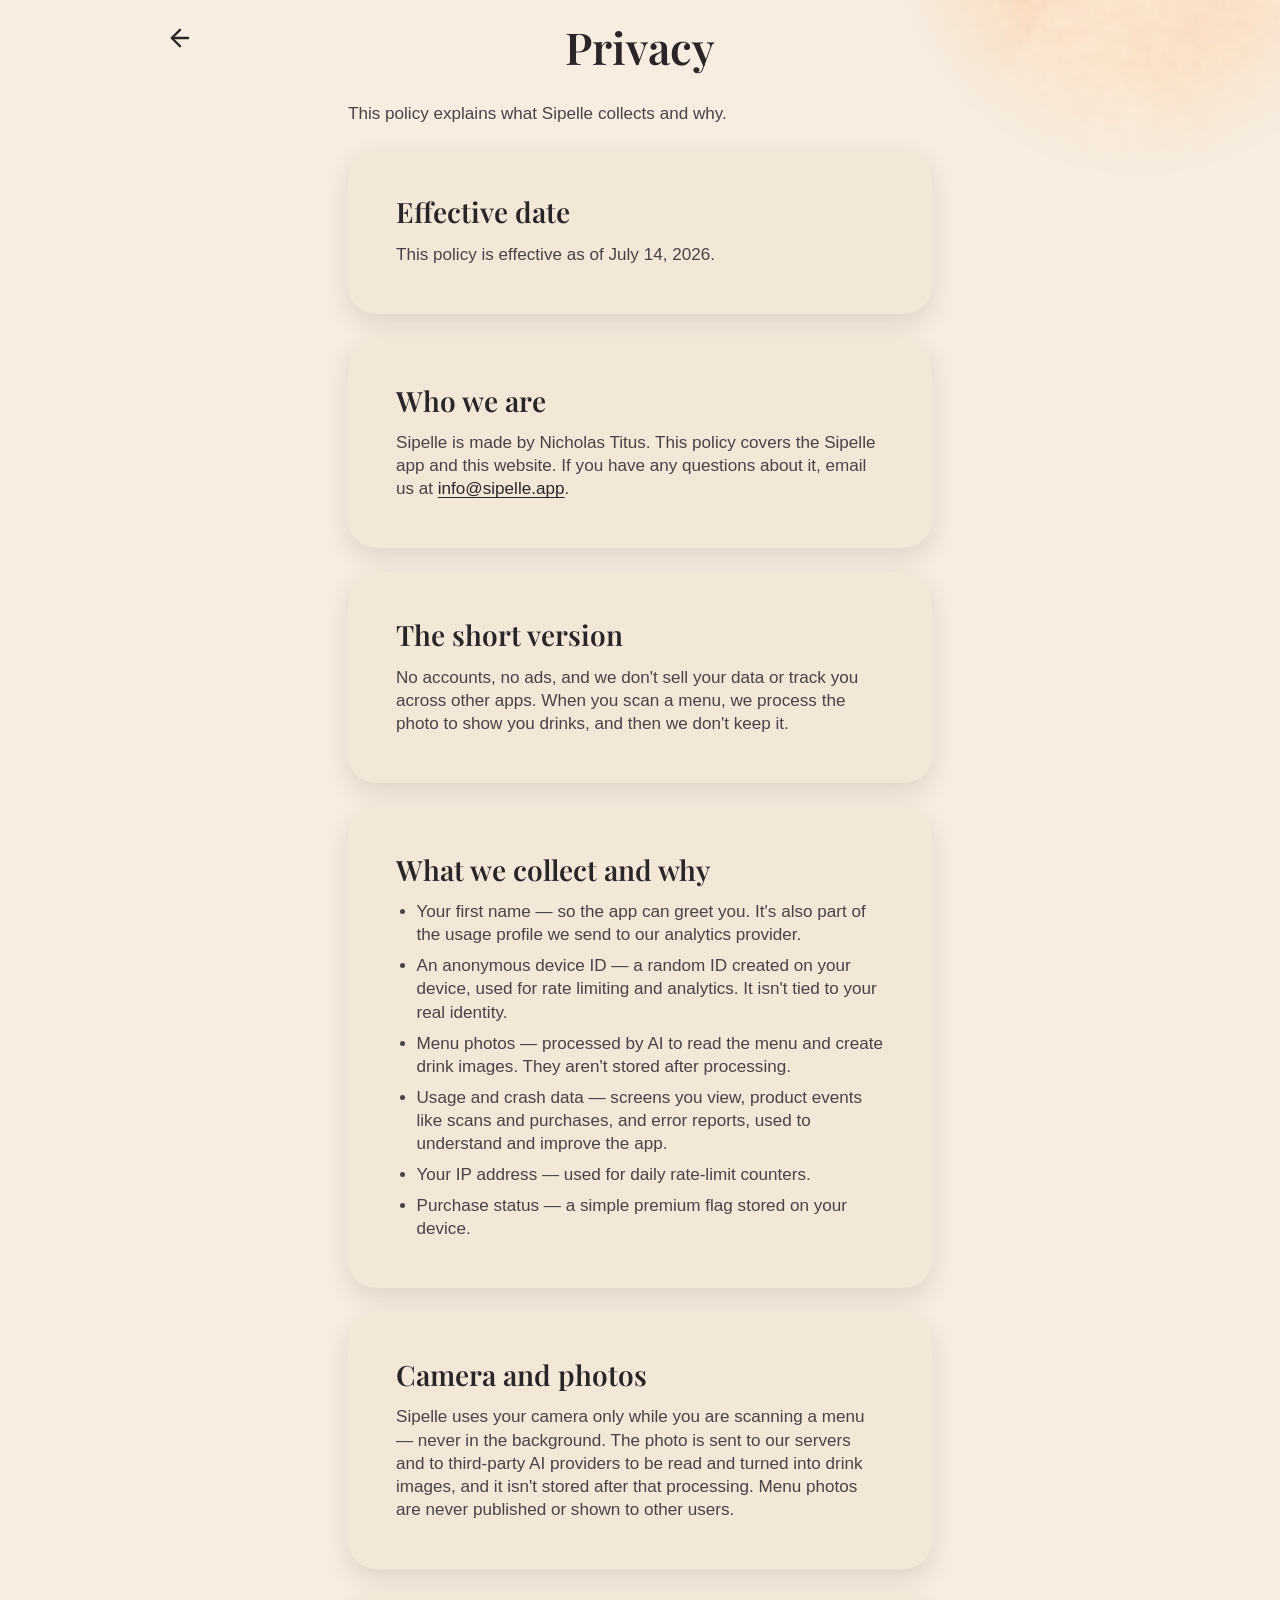
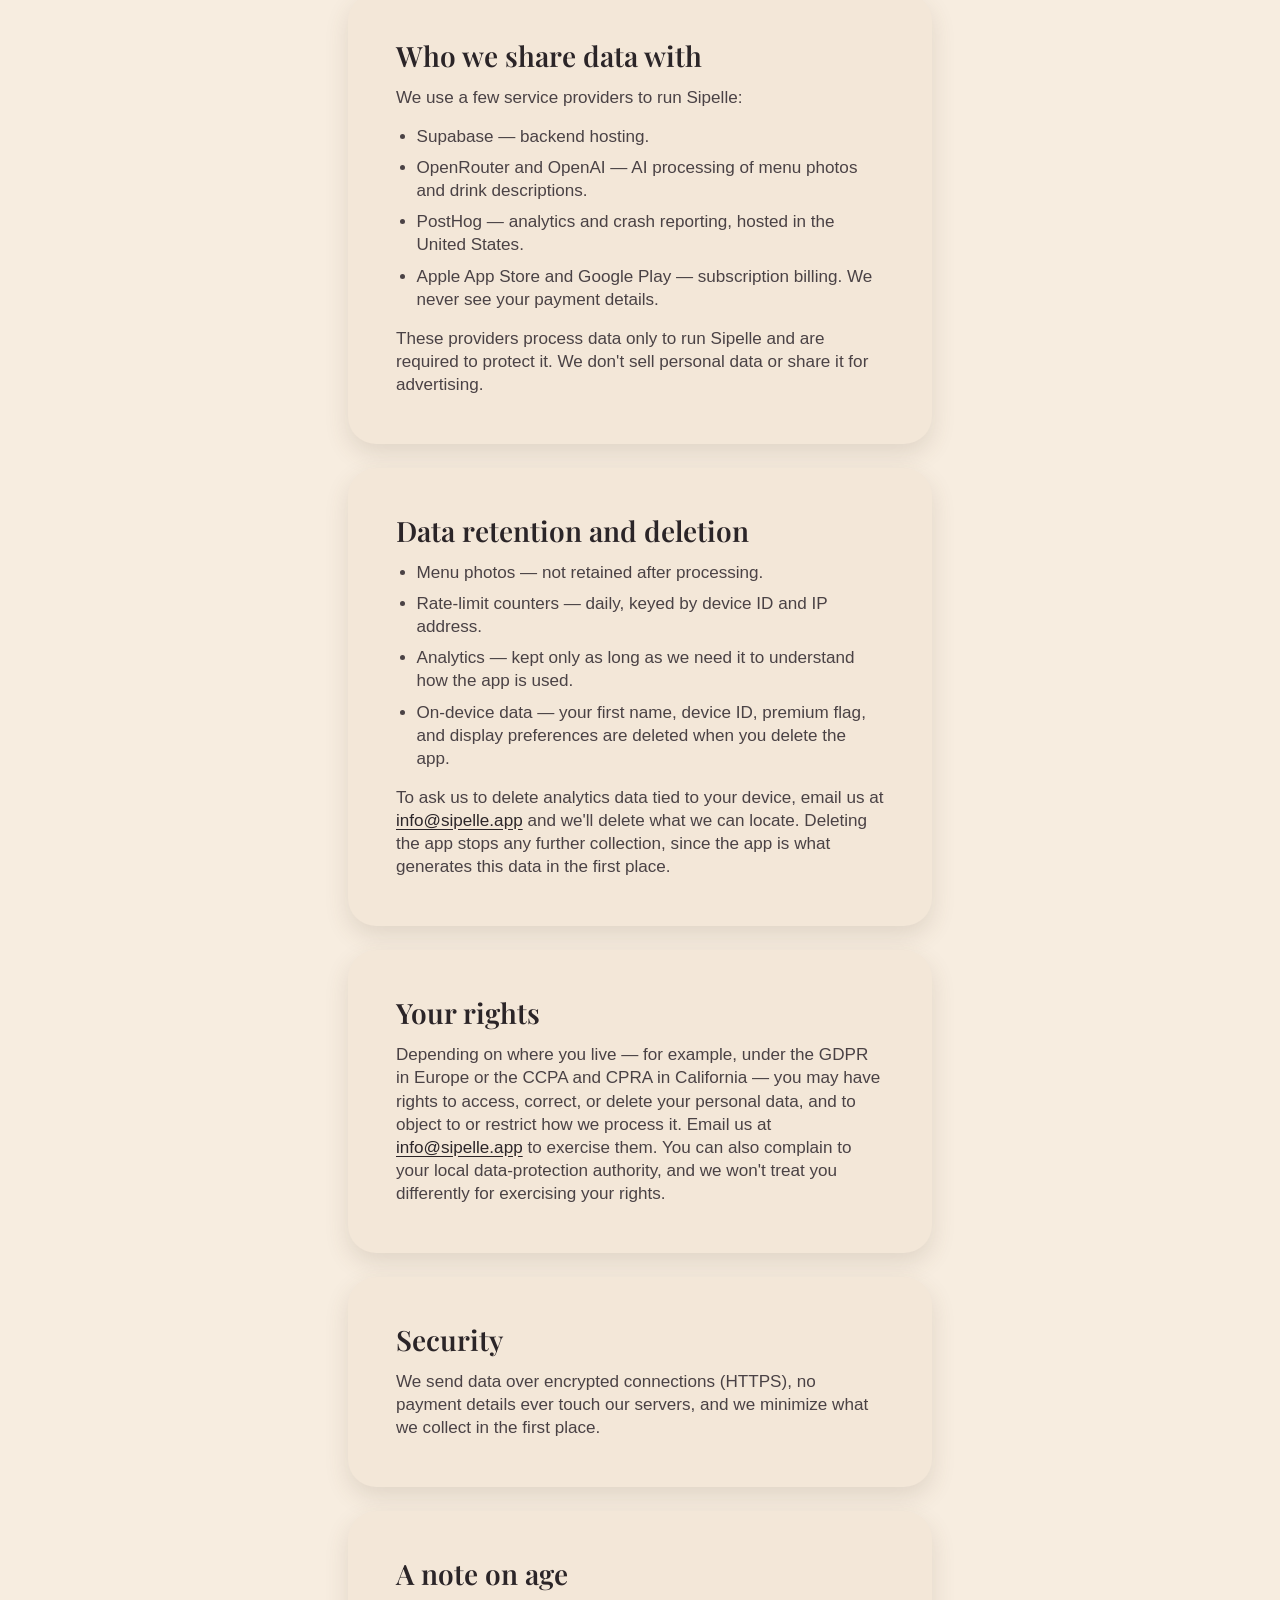
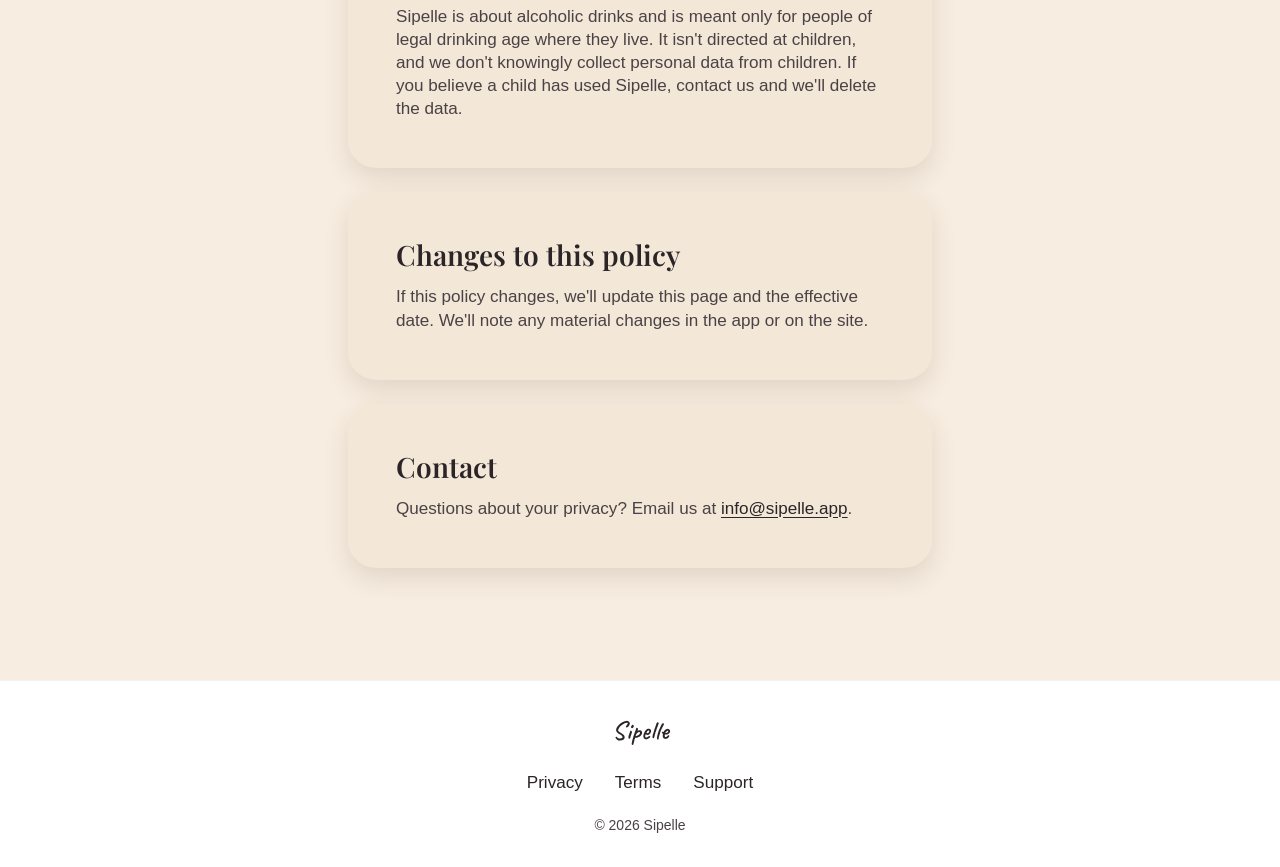
==== commit e8324f7c: "finished terms" ====
--- a/privacy.html
+++ b/privacy.html
@@ -30,17 +30,16 @@
       </header>
 
       <main class="prose">
-        <p class="draft-note" role="note">Draft — for review</p>
-        <p class="prose-lead">This policy explains what Sipelle collects and why; bracketed notes mark facts we still need to fill in before launch.</p>
+        <p class="prose-lead">This policy explains what Sipelle collects and why.</p>
 
         <article class="prose-card">
           <h2>Effective date</h2>
-          <p>[Effective date to be set before launch.]</p>
+          <p>This policy is effective as of July 14, 2026.</p>
         </article>
 
         <article class="prose-card">
           <h2>Who we are</h2>
-          <p>Sipelle is made by [Legal entity name — TBD]. This policy covers the Sipelle app and this website. If you have any questions about it, email us at <a class="pressable" href="mailto:support@sipelle.app">support@sipelle.app</a>.</p>
+          <p>Sipelle is made by Nicholas Titus. This policy covers the Sipelle app and this website. If you have any questions about it, email us at <a class="pressable" href="mailto:info@sipelle.app">info@sipelle.app</a>.</p>
         </article>
 
         <article class="prose-card">
@@ -85,12 +84,12 @@
             <li>Analytics — kept only as long as we need it to understand how the app is used.</li>
             <li>On-device data — your first name, device ID, premium flag, and display preferences are deleted when you delete the app.</li>
           </ul>
-          <p>To ask us to delete analytics data tied to your device, email us at <a class="pressable" href="mailto:support@sipelle.app">support@sipelle.app</a> and we'll delete what we can locate. Deleting the app stops any further collection, since the app is what generates this data in the first place.</p>
+          <p>To ask us to delete analytics data tied to your device, email us at <a class="pressable" href="mailto:info@sipelle.app">info@sipelle.app</a> and we'll delete what we can locate. Deleting the app stops any further collection, since the app is what generates this data in the first place.</p>
         </article>
 
         <article class="prose-card">
           <h2>Your rights</h2>
-          <p>Depending on where you live — for example, under the GDPR in Europe or the CCPA and CPRA in California — you may have rights to access, correct, or delete your personal data, and to object to or restrict how we process it. Email us at <a class="pressable" href="mailto:support@sipelle.app">support@sipelle.app</a> to exercise them. You can also complain to your local data-protection authority, and we won't treat you differently for exercising your rights.</p>
+          <p>Depending on where you live — for example, under the GDPR in Europe or the CCPA and CPRA in California — you may have rights to access, correct, or delete your personal data, and to object to or restrict how we process it. Email us at <a class="pressable" href="mailto:info@sipelle.app">info@sipelle.app</a> to exercise them. You can also complain to your local data-protection authority, and we won't treat you differently for exercising your rights.</p>
         </article>
 
         <article class="prose-card">
@@ -110,7 +109,7 @@
 
         <article class="prose-card">
           <h2>Contact</h2>
-          <p>Questions about your privacy? Email us at <a class="pressable" href="mailto:support@sipelle.app">support@sipelle.app</a>, or write to [Legal entity name — TBD] at [Mailing address — TBD].</p>
+          <p>Questions about your privacy? Email us at <a class="pressable" href="mailto:info@sipelle.app">info@sipelle.app</a>.</p>
         </article>
       </main>
 
